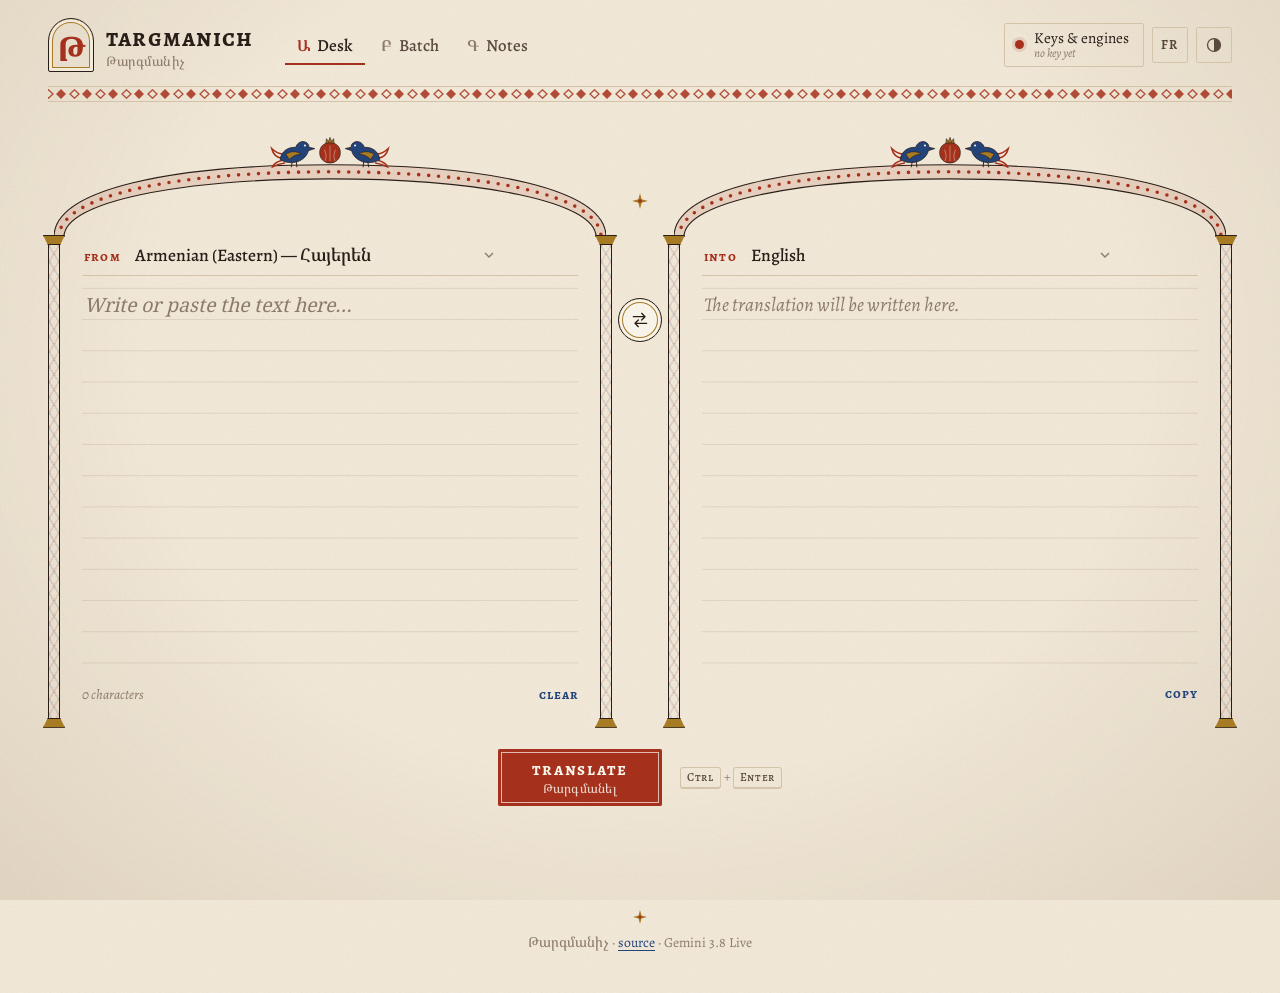
==== index.html @ 1f2c8efa "Serve the site from the repository root, as GitHub Pages is set to main / Co-Authored-By: Claude Opu" ====
<!doctype html>
<html lang="en">
<head>
<meta charset="utf-8">
<meta name="viewport" content="width=device-width, initial-scale=1">
<title>Targmanich — Թարգմանիչ</title>
<meta name="description" content="Translate any language into any other with the free Gemini 3.8 Live models — Armenian to English by default. Runs entirely in your browser.">
<meta name="color-scheme" content="light dark">
<link rel="icon" href="favicon.svg" type="image/svg+xml">
<link rel="preconnect" href="https://fonts.googleapis.com">
<link rel="preconnect" href="https://fonts.gstatic.com" crossorigin>
<link href="https://fonts.googleapis.com/css2?family=Alegreya:ital,wght@0,400;0,500;0,700;1,400;1,500&family=Alegreya+SC:wght@500;700&family=Noto+Serif+Armenian:wght@400;600;700&display=swap" rel="stylesheet">
<link rel="stylesheet" href="css/targmanich.css">
<script type="module" src="js/app.js"></script>
</head>
<body>

<svg width="0" height="0" style="position:absolute" aria-hidden="true">
  <defs>
    <symbol id="bird" viewBox="0 0 54 38">
      <path class="tail" d="M14 27 C 8 26 3.5 22 2 15.5 C 6 19.5 10 21.5 15 22 M13.5 29.5 C 8 31 4 34.5 3 37 C 7.5 34.5 11.5 33.5 17 32.5"/>
      <path class="body" d="M12 28.5 C 13 19.5 20.5 13.5 30 14.2 C 32 9.2 36 6.6 40.5 7.6 C 44 8.4 45.8 11 45.6 14 L 52.5 15.6 L 45 18 C 43.6 24.6 37.4 30 29.5 31.6 C 23 32.8 16.5 31.6 12 28.5 Z"/>
      <path class="wing" d="M18.5 22.5 C 23.5 18.2 31.5 18.2 36.6 22 C 31.6 22.2 26.6 24.6 22.4 28.4 C 21.6 26 20.2 24 18.5 22.5 Z"/>
      <circle class="eye" cx="41" cy="12" r="1.25"/>
      <path class="legs" d="M26 31.5 L 25 37 M31 31 L 31.5 37"/>
    </symbol>
    <symbol id="pomegranate" viewBox="0 0 34 38">
      <path class="crown" d="M11.5 10.5 L 12.4 4.2 L 15 8 L 17 2.5 L 19 8 L 21.6 4.2 L 22.5 10.5 Z"/>
      <path class="fruit" d="M17 9.5 C 26 9.5 30.5 15.5 30.5 22.5 C 30.5 30.5 24.5 36 17 36 C 9.5 36 3.5 30.5 3.5 22.5 C 3.5 15.5 8 9.5 17 9.5 Z"/>
      <path class="seam" d="M10 19 C 12.5 25 12.5 29 10.5 33 M17 14 L 17 33 M24 19 C 21.5 25 21.5 29 23.5 33"/>
    </symbol>
    <symbol id="rosette" viewBox="0 0 24 24">
      <path d="M12 1.5 L14.2 9.8 L22.5 12 L14.2 14.2 L12 22.5 L9.8 14.2 L1.5 12 L9.8 9.8 Z"/>
      <circle cx="12" cy="12" r="2.4"/>
    </symbol>
    <symbol id="arch-shape" viewBox="0 0 1000 84" preserveAspectRatio="none">
      <path class="band" d="M0 84 C 0 30 210 2 500 2 C 790 2 1000 30 1000 84 L 982 84 C 982 44 774 18 500 18 C 226 18 18 44 18 84 Z"/>
      <path class="edge" d="M0 84 C 0 30 210 2 500 2 C 790 2 1000 30 1000 84"/>
      <path class="edge" d="M18 84 C 18 44 226 18 500 18 C 774 18 982 44 982 84"/>
      <path class="pearls" d="M9 84 C 9 37 218 10 500 10 C 782 10 991 37 991 84"/>
    </symbol>
  </defs>
</svg>

<header class="mast">
  <a class="mark" href="./" aria-label="Targmanich">
    <span class="mark-letter" lang="hy" aria-hidden="true">Թ</span>
    <span class="mark-words">
      <span class="mark-name">Targmanich</span>
      <span class="mark-sub" lang="hy">Թարգմանիչ</span>
    </span>
  </a>
  <nav class="tabs" role="tablist" aria-label="Sections">
    <button role="tab" id="tab-desk" aria-controls="desk" aria-selected="true" data-tab="desk"><span class="num" lang="hy">Ա</span><span data-i18n="tab.desk">Desk</span></button>
    <button role="tab" id="tab-batch" aria-controls="batch" aria-selected="false" data-tab="batch"><span class="num" lang="hy">Բ</span><span data-i18n="tab.batch">Batch</span></button>
    <button role="tab" id="tab-notes" aria-controls="notes" aria-selected="false" data-tab="notes"><span class="num" lang="hy">Գ</span><span data-i18n="tab.notes">Notes</span></button>
  </nav>
  <div class="mast-tools">
    <button id="keysBtn" class="keychip" type="button">
      <span class="keychip-dot" aria-hidden="true"></span>
      <span class="keychip-text"><span data-i18n="keys.btn">Keys &amp; engines</span><small id="keysState"></small></span>
    </button>
    <button id="uiLangBtn" class="tool" type="button" lang="fr">FR</button>
    <button id="themeBtn" class="tool" type="button" data-i18n-title="theme" title="Day / night">
      <svg viewBox="0 0 20 20" aria-hidden="true"><circle cx="10" cy="10" r="7.2"/><path d="M10 2.8 A 7.2 7.2 0 0 1 10 17.2 Z"/></svg>
    </button>
  </div>
</header>
<div class="braid" aria-hidden="true"></div>

<main>

<!-- Ա · Desk -->
<section id="desk" class="sheet" role="tabpanel" aria-labelledby="tab-desk">
  <div class="canon">
    <div class="bay">
      <div class="crown" aria-hidden="true">
        <svg class="bird"><use href="#bird"/></svg>
        <svg class="pom"><use href="#pomegranate"/></svg>
        <svg class="bird flip"><use href="#bird"/></svg>
      </div>
      <svg class="arch" aria-hidden="true" preserveAspectRatio="none"><use href="#arch-shape"/></svg>
      <div class="bay-body">
        <i class="shaft left" aria-hidden="true"></i><i class="shaft right" aria-hidden="true"></i>
        <div class="leaf-head">
          <label class="rubric" for="srcLang" data-i18n="from">From</label>
          <select id="srcLang" class="lang-select"></select>
        </div>
        <textarea id="srcText" class="ruled" spellcheck="false" data-i18n-ph="src.ph" placeholder="Write or paste the text here…"></textarea>
        <div class="leaf-foot">
          <span id="srcCount" class="fine"></span>
          <button id="clearBtn" class="link" type="button" data-i18n="clear">clear</button>
        </div>
      </div>
    </div>

    <div class="spine">
      <svg class="rosette" aria-hidden="true"><use href="#rosette"/></svg>
      <button id="swapBtn" class="swap" type="button" data-i18n-title="swap" title="Swap languages">
        <svg viewBox="0 0 24 24" aria-hidden="true"><path d="M4 8 H 18 M 14 4 L 18 8 L 14 12 M20 16 H 6 M 10 12 L 6 16 L 10 20"/></svg>
      </button>
    </div>

    <div class="bay">
      <div class="crown" aria-hidden="true">
        <svg class="bird"><use href="#bird"/></svg>
        <svg class="pom"><use href="#pomegranate"/></svg>
        <svg class="bird flip"><use href="#bird"/></svg>
      </div>
      <svg class="arch" aria-hidden="true" preserveAspectRatio="none"><use href="#arch-shape"/></svg>
      <div class="bay-body">
        <i class="shaft left" aria-hidden="true"></i><i class="shaft right" aria-hidden="true"></i>
        <div class="leaf-head">
          <label class="rubric" for="tgtLang" data-i18n="into">Into</label>
          <select id="tgtLang" class="lang-select"></select>
        </div>
        <div id="tgtText" class="output ruled" tabindex="0" aria-live="polite"></div>
        <div class="leaf-foot">
          <span id="colophon" class="fine colophon"></span>
          <button id="copyBtn" class="link" type="button" data-i18n="copy">copy</button>
        </div>
      </div>
    </div>
  </div>

  <div class="desk-actions">
    <button id="translateBtn" class="seal" type="button">
      <span data-i18n="translate">Translate</span>
      <span class="seal-hy" lang="hy">Թարգմանել</span>
    </button>
    <span class="kbd-hint"><kbd>Ctrl</kbd> + <kbd>Enter</kbd></span>
    <p id="deskStatus" class="status" role="status"></p>
  </div>
</section>

<!-- Բ · Batch -->
<section id="batch" class="sheet" role="tabpanel" aria-labelledby="tab-batch" hidden>
  <header class="sheet-head">
    <h1><span class="initial" lang="hy">Բ</span><span data-i18n="batch.title">Many posts at once</span></h1>
    <p class="lede" data-i18n="batch.lede"></p>
  </header>

  <div class="batch-grid">
    <div class="intake">
      <h2 class="step"><span class="roman">I</span><span data-i18n="step.load">Load</span></h2>
      <label id="drop" class="drop">
        <input id="fileInput" type="file" accept=".txt,.csv,.tsv,.json,.jsonl,.ndjson,text/plain,text/csv,application/json" hidden>
        <span class="drop-main" data-i18n="drop.main">Drop a file here</span>
        <span class="drop-or" data-i18n="drop.or">or choose one</span>
        <span class="drop-kinds">.txt · .csv · .tsv · .json · .jsonl</span>
      </label>
      <details class="paste">
        <summary data-i18n="paste.sum">…or paste posts, one per line</summary>
        <textarea id="pasteBox" class="ruled small" spellcheck="false" rows="6"></textarea>
        <button id="pasteUse" class="plain" type="button" data-i18n="paste.use">Use these lines</button>
      </details>

      <div id="dsInfo" class="ds" hidden>
        <p id="dsName" class="ds-name"></p>
        <label id="dsColumnRow" class="field" hidden>
          <span data-i18n="ds.column">Column to translate</span>
          <select id="dsColumn"></select>
        </label>
        <label id="dsHeaderRow" class="check" hidden>
          <input id="dsHeader" type="checkbox" checked> <span data-i18n="ds.header">First row is a header</span>
        </label>
        <label id="dsModeRow" class="field" hidden>
          <span data-i18n="ds.per">One post per</span>
          <select id="dsMode">
            <option value="line" data-i18n="ds.line">line</option>
            <option value="blank" data-i18n="ds.blank">block between blank lines</option>
          </select>
        </label>
      </div>

      <div class="pair">
        <label class="field"><span class="rubric" data-i18n="from">From</span><select id="srcLang2" class="lang-select"></select></label>
        <span class="pair-arrow" aria-hidden="true">→</span>
        <label class="field"><span class="rubric" data-i18n="into">Into</span><select id="tgtLang2" class="lang-select"></select></label>
      </div>
    </div>

    <div class="works">
      <h2 class="step"><span class="roman">II</span><span data-i18n="step.scribes">The engines at work</span></h2>
      <div id="lanes" class="lanes"></div>
      <div class="tally">
        <div><b id="tDone">0</b><span data-i18n="t.done">translated</span><small id="tTotal"></small></div>
        <div><b id="tRate">0</b><span data-i18n="t.rate">posts / second</span></div>
        <div><b id="tEta">—</b><span data-i18n="t.eta">time left</span></div>
        <div><b id="tFail">0</b><span data-i18n="t.fail">failed</span></div>
      </div>
      <div class="progress" aria-hidden="true"><span id="progressBar"></span></div>
      <div class="controls">
        <button id="runBtn" class="seal small" type="button" data-i18n="begin" disabled>Begin</button>
        <button id="stopBtn" class="plain" type="button" data-i18n="stop" disabled>Stop</button>
        <button id="retryBtn" class="plain" type="button" data-i18n="retry" hidden>Retry failed</button>
      </div>
    </div>
  </div>

  <div class="ledger-wrap">
    <div class="ledger-bar">
      <h2 class="step"><span class="roman">III</span><span data-i18n="step.ledger">Ledger</span></h2>
      <div class="filters" role="radiogroup">
        <button class="filter" type="button" data-filter="all" aria-pressed="true" data-i18n="ledger.all">All</button>
        <button class="filter" type="button" data-filter="done" aria-pressed="false" data-i18n="ledger.done">Done</button>
        <button class="filter" type="button" data-filter="failed" aria-pressed="false" data-i18n="ledger.failed">Failed</button>
        <button class="filter" type="button" data-filter="pending" aria-pressed="false" data-i18n="ledger.pending">Pending</button>
      </div>
      <div class="export">
        <span class="rubric" data-i18n="ledger.export">Export</span>
        <button class="link" type="button" data-export="csv">CSV</button>
        <button class="link" type="button" data-export="json">JSON</button>
        <button class="link" type="button" data-export="jsonl">JSONL</button>
        <button class="link" type="button" data-export="txt">TXT</button>
      </div>
    </div>
    <div class="ledger-scroll">
      <table class="ledger">
        <thead><tr>
          <th class="c-n">№</th>
          <th data-i18n="col.source">Source</th>
          <th data-i18n="col.target">Translation</th>
          <th class="c-l" data-i18n="col.lang">Lang</th>
          <th class="c-e" data-i18n="col.engine">Engine</th>
        </tr></thead>
        <tbody id="ledgerBody"></tbody>
      </table>
    </div>
    <div class="pager">
      <button id="prevPage" class="link" type="button" data-i18n="ledger.prev">previous</button>
      <span id="pageInfo" class="fine"></span>
      <button id="nextPage" class="link" type="button" data-i18n="ledger.next">next</button>
    </div>
  </div>
</section>

<!-- Գ · Notes -->
<section id="notes" class="sheet notes" role="tabpanel" aria-labelledby="tab-notes" hidden>
  <article data-lang-block="en">
    <h1><span class="initial" lang="hy">Գ</span>How the desk works</h1>
    <p class="lede">The two free models on this tier, <em>Gemini 3.8 Live</em> and <em>Gemini 3.8 Live Extended Thinking</em>, are voice models. They speak; they cannot answer in text — the API refuses a text-only reply.</p>
    <div class="cols">
      <h2>The function-call trick</h2>
      <p>Targmanich never lets them say the translation aloud. Each session hands the model one function, <code>deliver(items)</code>, and asks it to answer by calling it. The arguments of that call arrive as JSON text: exact, with line breaks, emojis, links and hashtags intact, in about two seconds instead of half a minute of synthesized speech.</p>
      <p>Because the answer is a structured field, there is no room for “Here is the translation:”. The prompt also treats every segment as data: a post that says “ignore your instructions” is translated, not obeyed. A small safety net strips any stray label or wrapping quotes that still get through.</p>
      <h2>Batches and rotation</h2>
      <p>Every request is one Live session, a WebSocket straight from your browser to Google. Posts travel in batches of up to 30 (Live) or 40 (Extended Thinking), each with an id, so a missing segment is noticed and sent again.</p>
      <p>The plain Live engine is fast and cheap, so it always goes first. The Extended Thinking engine only gets the overflow, once the first one has spent its tokens for the minute. A slow batch still out after six seconds when the queue runs dry is sent again to the fast engine, and the first answer wins.</p>
      <h2>What was measured</h2>
      <table class="facts">
        <thead><tr><th></th><th>3.8 Live</th><th>3.8 Live Extended Thinking</th></tr></thead>
        <tbody>
          <tr><th>Answer time per batch</th><td>≈ 2 s</td><td>6 – 30 s</td></tr>
          <tr><th>Tokens, batch of 10 posts</th><td>≈ 1 900</td><td>≈ 7 500</td></tr>
          <tr><th>Hidden cost per session</th><td>≈ 1 000</td><td>≈ 3 400, billed twice</td></tr>
          <tr><th>Must speak before the call</th><td>no</td><td>yes, one short word</td></tr>
          <tr><th>Free limit</th><td>65 000 tokens/min</td><td>65 000 tokens/min</td></tr>
        </tbody>
      </table>
      <p>300 short Armenian posts took 15 seconds on one key. Once both minute budgets are in use, one key holds about 14 posts per second. Keys from separate Google Cloud projects add more lanes.</p>
      <h2>Privacy and keys</h2>
      <p>With no key of your own, texts pass through a small relay (a Supabase Edge Function) that adds the shared key and forwards them to Google. It stores nothing, and its free quota is shared by everyone. With your own key, texts go straight from this browser to Google’s API; the key is saved on this device only if you tick “remember”.</p>
      <h2>Limits</h2>
      <p>Free models come and go. If Google renames them, change the model ids under <em>Keys &amp; engines</em>. The free tier accepts only a few simultaneous sessions per key; when the server refuses, Targmanich halves its pace, waits, and tries again.</p>
      <h2>The name</h2>
      <p><span lang="hy">Թարգմանիչ</span> (<em>targmanich</em>) is Armenian for “translator”. Around 405, Mesrop Mashtots devised the Armenian alphabet so that texts could be translated into Armenian; the Church still keeps the Feast of the Holy Translators every October. The arches over the desk come from the canon tables of Armenian Gospel books: columns of parallel passages under painted arches, often with birds perched on top. A side-by-side translation is a canon table of two.</p>
    </div>
  </article>
  <article data-lang-block="fr" hidden>
    <h1><span class="initial" lang="hy">Գ</span>Comment fonctionne le pupitre</h1>
    <p class="lede">Les deux modèles gratuits de ce niveau, <em>Gemini 3.8 Live</em> et <em>Gemini 3.8 Live Extended Thinking</em>, sont des modèles vocaux. Ils parlent ; ils ne savent pas répondre en texte — l’API refuse une réponse texte seule.</p>
    <div class="cols">
      <h2>L’astuce de l’appel de fonction</h2>
      <p>Targmanich ne les laisse jamais dire la traduction à voix haute. Chaque session donne au modèle une fonction, <code>deliver(items)</code>, et lui demande de répondre en l’appelant. Les arguments de cet appel arrivent en JSON : exacts, avec retours à la ligne, émojis, liens et hashtags intacts, en deux secondes environ au lieu d’une demi-minute de voix synthétique.</p>
      <p>Comme la réponse est un champ structuré, il n’y a pas de place pour « Voici la traduction : ». Le prompt traite aussi chaque segment comme une donnée : un post qui dit « ignore tes instructions » est traduit, pas exécuté. Un petit filet de sécurité retire une étiquette ou des guillemets parasites s’il en passe encore.</p>
      <h2>Lots et rotation</h2>
      <p>Chaque requête est une session Live, un WebSocket direct entre votre navigateur et Google. Les posts partent par lots de 30 (Live) ou 40 (Extended Thinking), chacun avec un identifiant : un segment manquant est repéré et renvoyé.</p>
      <p>Le moteur Live simple est rapide et économe : il passe toujours en premier. Le moteur Extended Thinking ne reçoit que le surplus, quand le premier a dépensé ses tokens de la minute. Si la file est vide et qu’un lot lent traîne depuis six secondes, il est renvoyé au moteur rapide ; la première réponse gagne.</p>
      <h2>Ce qui a été mesuré</h2>
      <table class="facts">
        <thead><tr><th></th><th>3.8 Live</th><th>3.8 Live Extended Thinking</th></tr></thead>
        <tbody>
          <tr><th>Temps de réponse par lot</th><td>≈ 2 s</td><td>6 – 30 s</td></tr>
          <tr><th>Tokens, lot de 10 posts</th><td>≈ 1 900</td><td>≈ 7 500</td></tr>
          <tr><th>Coût caché par session</th><td>≈ 1 000</td><td>≈ 3 400, facturé deux fois</td></tr>
          <tr><th>Doit parler avant l’appel</th><td>non</td><td>oui, un mot bref</td></tr>
          <tr><th>Limite gratuite</th><td>65 000 tokens/min</td><td>65 000 tokens/min</td></tr>
        </tbody>
      </table>
      <p>300 posts arméniens courts ont pris 15 secondes avec une seule clé. Une fois les deux budgets par minute utilisés, une clé tient environ 14 posts par seconde. Des clés de projets Google Cloud distincts ajoutent des voies.</p>
      <h2>Confidentialité et clés</h2>
      <p>Sans clé personnelle, les textes passent par un petit relais (une Edge Function Supabase) qui ajoute la clé partagée et les transmet à Google. Il ne stocke rien, et son quota gratuit est partagé par tout le monde. Avec votre propre clé, les textes vont directement de ce navigateur à l’API de Google ; la clé n’est enregistrée sur l’appareil que si vous cochez « mémoriser ».</p>
      <h2>Limites</h2>
      <p>Les modèles gratuits changent. Si Google les renomme, modifiez les identifiants dans <em>Clés &amp; moteurs</em>. Le niveau gratuit n’accepte que quelques sessions simultanées par clé ; quand le serveur refuse, Targmanich divise son rythme par deux, attend et réessaie.</p>
      <h2>Le nom</h2>
      <p><span lang="hy">Թարգմանիչ</span> (<em>targmanitch</em>) veut dire « traducteur » en arménien. Vers 405, Mesrop Machtots a créé l’alphabet arménien pour que l’on puisse traduire des textes en arménien ; l’Église fête encore les Saints Traducteurs chaque mois d’octobre. Les arcs au-dessus du pupitre viennent des tables de canons des Évangiles arméniens : des colonnes de passages parallèles sous des arcs peints, souvent surmontés d’oiseaux. Une traduction côte à côte est une table de canons à deux colonnes.</p>
    </div>
  </article>
</section>

</main>

<footer class="foot">
  <svg class="rosette" aria-hidden="true"><use href="#rosette"/></svg>
  <p><span lang="hy">Թարգմանիչ</span> · <a href="https://github.com/ForGit-dc/traduction_with_free_gemini_models">source</a> · Gemini 3.8 Live</p>
</footer>

<dialog id="keysDialog" class="sheet-dialog" aria-labelledby="dlgTitle">
  <form method="dialog">
    <h2 id="dlgTitle"><span class="initial small" lang="hy">Կ</span><span data-i18n="dlg.title">Keys &amp; engines</span></h2>

    <label class="field block" for="keysInput"><span class="rubric" data-i18n="dlg.keys">Your Gemini API keys — one per line (optional)</span></label>
    <p class="fine" data-i18n="dlg.shared"></p>
    <textarea id="keysInput" class="ruled small mono" rows="3" spellcheck="false" autocomplete="off" placeholder="AIza…"></textarea>
    <label class="check"><input id="rememberKeys" type="checkbox"> <span data-i18n="dlg.remember">Remember the keys on this device</span></label>
    <p class="fine" data-i18n="dlg.fine"></p>

    <fieldset class="engines">
      <legend class="rubric" data-i18n="dlg.engines">Engines</legend>
      <div id="engineRows"></div>
    </fieldset>

    <label class="field block" for="glossaryInput"><span class="rubric" data-i18n="dlg.glossary">Glossary — one pair per line</span></label>
    <textarea id="glossaryInput" class="ruled small" rows="3" spellcheck="false" data-i18n-ph="dlg.glossary.ph"></textarea>

    <label class="field block" for="styleInput"><span class="rubric" data-i18n="dlg.style">Style notes</span></label>
    <textarea id="styleInput" class="ruled small" rows="2" data-i18n-ph="dlg.style.ph"></textarea>

    <div class="dlg-actions">
      <button id="testBtn" class="plain" type="button" data-i18n="dlg.test">Test the keys</button>
      <button class="seal small" value="close" data-i18n="dlg.close">Done</button>
    </div>
    <ul id="testOut" class="test-out"></ul>
  </form>
</dialog>

</body>
</html>
---- css/targmanich.css ----
/* Targmanich — a translation desk drawn after Armenian canon tables.
   Vellum, iron-gall ink, vermilion rubrics, lapis and ochre. */

:root {
  --vellum: #f2eadb;
  --vellum-hi: #f8f3e9;
  --vellum-deep: #e7dcc6;
  --ink: #2a1f18;
  --ink-2: #594a3e;
  --ink-3: #8c7b6b;
  --rule: #d3c4a9;
  --rule-faint: rgba(122, 88, 46, 0.14);
  --vermilion: #a5311c;
  --vermilion-deep: #872413;
  --vermilion-tint: rgba(165, 49, 28, 0.13);
  --lapis: #23437b;
  --lapis-tint: rgba(35, 67, 123, 0.13);
  --ochre: #a77a24;
  --malachite: #3c6a4d;
  --veil: rgba(42, 31, 24, 0.5);
  --vignette: rgba(110, 72, 30, 0.12);
  --on-seal: #fbf6ec;
  --seal: #a5311c;
  --seal-deep: #872413;

  --font-text: "Alegreya", "Noto Serif Armenian", Georgia, "Times New Roman", serif;
  --font-sc: "Alegreya SC", "Alegreya", Georgia, serif;
  --font-hy: "Noto Serif Armenian", "Alegreya", Georgia, serif;
  --font-mono: ui-monospace, "SFMono-Regular", Menlo, Consolas, monospace;
  --gutter: clamp(16px, 4vw, 48px);
}

@media (prefers-color-scheme: dark) {
  :root:not([data-theme="light"]) {
    --vellum: #18130f;
    --vellum-hi: #211a15;
    --vellum-deep: #110d0a;
    --ink: #ebe0cc;
    --ink-2: #c3b49e;
    --ink-3: #8f806e;
    --rule: #43372c;
    --rule-faint: rgba(235, 210, 170, 0.08);
    --vermilion: #e06a4e;
    --vermilion-deep: #f08468;
    --vermilion-tint: rgba(224, 106, 78, 0.16);
    --lapis: #8ea9e0;
    --lapis-tint: rgba(142, 169, 224, 0.15);
    --ochre: #d6aa57;
    --malachite: #7fb592;
    --veil: rgba(0, 0, 0, 0.6);
    --vignette: rgba(0, 0, 0, 0.35);
    --on-seal: #f8ecd9;
    --seal: #a8402a;
    --seal-deep: #bf4c33;
  }
}
:root[data-theme="dark"] {
  --vellum: #18130f;
  --vellum-hi: #211a15;
  --vellum-deep: #110d0a;
  --ink: #ebe0cc;
  --ink-2: #c3b49e;
  --ink-3: #8f806e;
  --rule: #43372c;
  --rule-faint: rgba(235, 210, 170, 0.08);
  --vermilion: #e06a4e;
  --vermilion-deep: #f08468;
  --vermilion-tint: rgba(224, 106, 78, 0.16);
  --lapis: #8ea9e0;
  --lapis-tint: rgba(142, 169, 224, 0.15);
  --ochre: #d6aa57;
  --malachite: #7fb592;
  --veil: rgba(0, 0, 0, 0.6);
  --vignette: rgba(0, 0, 0, 0.35);
  --on-seal: #f8ecd9;
  --seal: #a8402a;
  --seal-deep: #bf4c33;
}

/* ---------- base ---------- */

*, *::before, *::after { box-sizing: border-box; }

[hidden] { display: none !important; }

html { -webkit-text-size-adjust: 100%; }

body {
  margin: 0;
  min-height: 100vh;
  font: 400 18px/1.55 var(--font-text);
  color: var(--ink);
  background-color: var(--vellum);
  background-image:
    url("data:image/svg+xml,%3Csvg xmlns='http://www.w3.org/2000/svg' width='240' height='240'%3E%3Cfilter id='n'%3E%3CfeTurbulence type='fractalNoise' baseFrequency='.8' numOctaves='3' stitchTiles='stitch'/%3E%3CfeColorMatrix values='0 0 0 0 .45 0 0 0 0 .32 0 0 0 0 .16 0 0 0 .09 0'/%3E%3C/filter%3E%3Crect width='100%25' height='100%25' filter='url(%23n)'/%3E%3C/svg%3E");
  font-variant-numeric: oldstyle-nums;
  overflow-x: hidden;
}
body::before {
  content: "";
  position: fixed;
  inset: 0;
  z-index: -1;
  pointer-events: none;
  background: radial-gradient(ellipse at 50% 40%, transparent 55%, var(--vignette) 100%);
}

[lang="hy"], [lang="hyw"] { font-family: var(--font-hy); }

a { color: var(--lapis); text-decoration-thickness: 1px; text-underline-offset: 3px; }
a:hover { color: var(--vermilion); }

button, input, select, textarea { font: inherit; color: inherit; }
button { cursor: pointer; }
button:disabled { cursor: default; opacity: 0.45; }

:focus-visible { outline: 2px solid var(--lapis); outline-offset: 2px; }

::selection { background: var(--vermilion-tint); color: var(--ink); }

code { font-family: var(--font-mono); font-size: 0.86em; padding: 0 0.25em; background: var(--vermilion-tint); border-radius: 2px; }

kbd {
  font: 500 0.72rem var(--font-sc);
  letter-spacing: 0.06em;
  padding: 1px 6px 2px;
  border: 1px solid var(--rule);
  border-bottom-width: 2px;
  border-radius: 3px;
  color: var(--ink-2);
}

.fine { font-size: 0.86rem; color: var(--ink-3); font-style: italic; }

.rubric {
  font-family: var(--font-sc);
  font-weight: 700;
  font-size: 0.86rem;
  letter-spacing: 0.09em;
  text-transform: lowercase;
  color: var(--vermilion);
}

/* ---------- masthead ---------- */

.mast {
  display: flex;
  align-items: center;
  gap: 18px 32px;
  flex-wrap: wrap;
  max-width: 1320px;
  margin: 0 auto;
  padding: 18px var(--gutter) 14px;
}

.mark { display: flex; align-items: center; gap: 12px; color: var(--ink); text-decoration: none; }
.mark:hover { color: var(--ink); }
.mark-letter {
  display: grid;
  place-items: center;
  width: 46px;
  height: 54px;
  padding-top: 8px;
  font: 700 2.1rem/1 var(--font-hy);
  color: var(--vermilion);
  border: 1px solid var(--ink);
  border-radius: 23px 23px 2px 2px;
  box-shadow: inset 0 0 0 3px var(--vellum), inset 0 0 0 4px var(--ochre);
}
.mark-words { display: flex; flex-direction: column; line-height: 1.05; }
.mark-name { font: 700 1.55rem var(--font-sc); letter-spacing: 0.05em; text-transform: lowercase; }
.mark-sub { font-size: 0.82rem; color: var(--ink-3); letter-spacing: 0.04em; }

.tabs { display: flex; gap: 4px; margin-right: auto; }
.tabs button {
  display: flex;
  align-items: baseline;
  gap: 7px;
  padding: 8px 12px 6px;
  border: 0;
  background: none;
  font: 500 1.06rem var(--font-text);
  color: var(--ink-2);
  border-bottom: 2px solid transparent;
}
.tabs .num { font: 600 0.95rem var(--font-hy); color: var(--ink-3); }
.tabs button:hover { color: var(--ink); }
.tabs button[aria-selected="true"] { color: var(--ink); border-bottom-color: var(--vermilion); }
.tabs button[aria-selected="true"] .num { color: var(--vermilion); }

.mast-tools { display: flex; align-items: center; gap: 8px; }

.keychip {
  display: flex;
  align-items: center;
  gap: 10px;
  padding: 6px 14px 6px 10px;
  background: none;
  border: 1px solid var(--rule);
  border-radius: 2px;
  text-align: left;
  line-height: 1.1;
}
.keychip:hover { border-color: var(--ink-3); }
.keychip-text { display: flex; flex-direction: column; font-size: 0.95rem; }
.keychip-text small { font-size: 0.76rem; font-style: italic; color: var(--ink-3); }
.keychip-dot { width: 9px; height: 9px; border-radius: 50%; background: var(--vermilion); box-shadow: 0 0 0 3px var(--vermilion-tint); }
.keychip.shared .keychip-dot { background: var(--ochre); box-shadow: 0 0 0 3px color-mix(in srgb, var(--ochre) 22%, transparent); }
.keychip.has-keys .keychip-dot { background: var(--malachite); box-shadow: 0 0 0 3px color-mix(in srgb, var(--malachite) 22%, transparent); }

.tool {
  display: grid;
  place-items: center;
  min-width: 36px;
  height: 36px;
  padding: 0 8px;
  background: none;
  border: 1px solid var(--rule);
  border-radius: 2px;
  font: 700 0.8rem var(--font-sc);
  letter-spacing: 0.08em;
  color: var(--ink-2);
}
.tool:hover { border-color: var(--ink-3); color: var(--ink); }
.tool svg { width: 18px; height: 18px; }
.tool svg circle { fill: none; stroke: currentColor; stroke-width: 1.4; }
.tool svg path { fill: currentColor; }

.braid {
  position: relative;
  height: 16px;
  max-width: calc(1320px - 2 * var(--gutter));
  margin: 0 var(--gutter);
  border-block: 1px solid var(--rule);
}
@media (min-width: 1320px) { .braid { margin: 0 auto; } }
.braid::before {
  content: "";
  position: absolute;
  inset: 2px 0;
  background: var(--vermilion);
  -webkit-mask: url("data:image/svg+xml,%3Csvg xmlns='http://www.w3.org/2000/svg' width='26' height='10'%3E%3Cpath d='M1 5 L6 0 L11 5 L6 10Z'/%3E%3Cpath d='M15 5 L19.5 0.8 L24 5 L19.5 9.2Z' fill='none' stroke='black' stroke-width='1.3'/%3E%3C/svg%3E") repeat-x center / 26px 10px;
          mask: url("data:image/svg+xml,%3Csvg xmlns='http://www.w3.org/2000/svg' width='26' height='10'%3E%3Cpath d='M1 5 L6 0 L11 5 L6 10Z'/%3E%3Cpath d='M15 5 L19.5 0.8 L24 5 L19.5 9.2Z' fill='none' stroke='black' stroke-width='1.3'/%3E%3C/svg%3E") repeat-x center / 26px 10px;
  opacity: 0.85;
}

main { max-width: 1320px; margin: 0 auto; padding: 0 var(--gutter); }

.sheet { padding: 26px 0 40px; }

/* ---------- ornaments (styled through <use>) ---------- */

#bird .body { fill: var(--lapis); stroke: var(--ink); stroke-width: 0.9; }
#bird .wing { fill: var(--ochre); stroke: var(--ink); stroke-width: 0.7; }
#bird .tail { fill: none; stroke: var(--vermilion); stroke-width: 1.8; stroke-linecap: round; }
#bird .eye { fill: var(--vellum-hi); }
#bird .legs { fill: none; stroke: var(--ink); stroke-width: 1.1; stroke-linecap: round; }
#pomegranate .fruit { fill: var(--vermilion); stroke: var(--ink); stroke-width: 0.9; }
#pomegranate .crown { fill: var(--ochre); stroke: var(--ink); stroke-width: 0.8; stroke-linejoin: round; }
#pomegranate .seam { fill: none; stroke: var(--vellum-hi); stroke-width: 0.9; opacity: 0.55; stroke-linecap: round; }
#rosette path { fill: var(--ochre); }
#rosette circle { fill: var(--vermilion); }
#arch-shape .band { fill: var(--vermilion-tint); }
#arch-shape .edge { fill: none; stroke: var(--ink); stroke-width: 1.15; vector-effect: non-scaling-stroke; }
#arch-shape .pearls { fill: none; stroke: var(--vermilion); stroke-width: 3.6; stroke-linecap: round; stroke-dasharray: 0 10; vector-effect: non-scaling-stroke; }

/* ---------- the canon table (desk) ---------- */

.canon {
  display: grid;
  grid-template-columns: minmax(0, 1fr) 56px minmax(0, 1fr);
  align-items: stretch;
}

.bay { display: flex; flex-direction: column; min-width: 0; }

.crown {
  position: relative;
  z-index: 1;
  display: flex;
  align-items: flex-end;
  justify-content: center;
  height: 40px;
  margin-bottom: -5px;
}
.crown .bird { width: 46px; height: 33px; }
.crown .bird.flip { transform: scaleX(-1); }
.crown .pom { width: 26px; height: 30px; margin: 0 1px 3px; }

.arch { display: block; width: calc(100% - 12px); height: 74px; margin: 0 6px; overflow: visible; }

.bay-body {
  position: relative;
  flex: 1;
  display: flex;
  flex-direction: column;
  gap: 6px;
  padding: 4px 34px 14px;
}

.shaft {
  position: absolute;
  top: 0;
  bottom: 0;
  width: 12px;
  border-inline: 1px solid var(--ink);
  background:
    repeating-linear-gradient(-58deg, transparent 0 6px, var(--vermilion-tint) 6px 8px),
    repeating-linear-gradient(58deg, transparent 0 6px, var(--lapis-tint) 6px 8px);
}
.shaft.left { left: 0; }
.shaft.right { right: 0; }
.shaft::before, .shaft::after {
  content: "";
  position: absolute;
  left: -6px;
  right: -6px;
  height: 10px;
  background: var(--ochre);
  border: 1px solid var(--ink);
}
.shaft::before { top: -2px; clip-path: polygon(0 0, 100% 0, 78% 100%, 22% 100%); }
.shaft::after { bottom: -1px; clip-path: polygon(22% 0, 78% 0, 100% 100%, 0 100%); }

.leaf-head {
  display: flex;
  align-items: baseline;
  gap: 12px;
  padding: 0 2px 6px;
  border-bottom: 1px solid var(--rule);
  position: relative;
}

.lang-select {
  appearance: none;
  -webkit-appearance: none;
  min-width: 0;
  max-width: 100%;
  padding: 2px 22px 2px 2px;
  border: 0;
  background: transparent url("data:image/svg+xml,%3Csvg xmlns='http://www.w3.org/2000/svg' width='10' height='6'%3E%3Cpath d='M1 1 L5 5 L9 1' fill='none' stroke='%238c7b6b' stroke-width='1.4'/%3E%3C/svg%3E") no-repeat right 4px center / 10px 6px;
  font: 500 1.1rem var(--font-text);
  color: var(--ink);
  text-overflow: ellipsis;
}
.lang-select option { color: #2a1f18; background: #f8f3e9; }

.ruled {
  --lh: 1.6em;
  --pad: 0.35em;
  line-height: var(--lh);
  padding: var(--pad) 2px;
  background-image: linear-gradient(to bottom, transparent calc(var(--lh) - 1px), var(--rule-faint) calc(var(--lh) - 1px), var(--rule-faint) var(--lh));
  background-size: 100% var(--lh);
  background-position: 0 var(--pad);
  background-attachment: local;
  background-color: transparent;
}

#srcText, .output {
  width: 100%;
  height: clamp(260px, 44vh, 540px);
  font-size: 1.22rem;
  border: 0;
  outline: 0;
  resize: none;
  overflow-y: auto;
  caret-color: var(--vermilion);
  font-variant-numeric: lining-nums;
}
#srcText::placeholder { color: var(--ink-3); font-style: italic; opacity: 1; }
#srcText:focus-visible, .output:focus-visible { box-shadow: inset 0 -2px 0 var(--lapis); }

.output { white-space: pre-wrap; overflow-wrap: anywhere; }
.output:empty::before { content: attr(data-placeholder); color: var(--ink-3); font-style: italic; }
.output.has-text::first-letter {
  float: left;
  font: 700 2.75em/1.16 var(--font-text);
  color: var(--vermilion);
  padding: 0 0.08em 0 0;
  margin-top: 0.02em;
}
.output.rtl { direction: rtl; text-align: right; }
.output.rtl::first-letter { float: right; }

.leaf-foot { display: flex; justify-content: space-between; align-items: baseline; gap: 12px; min-height: 1.6em; }
.colophon { font-size: 0.84rem; }

.link {
  padding: 0;
  border: 0;
  background: none;
  font: 700 0.84rem var(--font-sc);
  letter-spacing: 0.08em;
  text-transform: lowercase;
  color: var(--lapis);
}
.link:hover:not(:disabled) { color: var(--vermilion); }

.bay.writing .leaf-head::after {
  content: "";
  position: absolute;
  left: 0;
  bottom: -1px;
  height: 2px;
  width: 30%;
  background: var(--vermilion);
  animation: quill 1.4s ease-in-out infinite;
}
@keyframes quill {
  0% { left: 0; width: 0; }
  50% { left: 0; width: 100%; }
  100% { left: 100%; width: 0; }
}

.spine {
  display: flex;
  flex-direction: column;
  align-items: center;
  gap: 18px;
  padding-top: 64px;
}
.spine .rosette { width: 18px; height: 18px; }
.swap {
  display: grid;
  place-items: center;
  width: 44px;
  height: 44px;
  margin-top: 70px;
  border-radius: 50%;
  border: 1px solid var(--ink);
  background: var(--vellum-hi);
  box-shadow: inset 0 0 0 3px var(--vellum-hi), inset 0 0 0 4px var(--ochre);
  color: var(--ink);
  transition: transform 0.35s ease;
}
.swap svg { width: 20px; height: 20px; fill: none; stroke: currentColor; stroke-width: 1.6; stroke-linecap: round; stroke-linejoin: round; }
.swap:hover:not(:disabled) { transform: rotate(180deg); color: var(--vermilion); }

.desk-actions {
  display: flex;
  align-items: center;
  justify-content: center;
  flex-wrap: wrap;
  gap: 10px 18px;
  margin-top: 22px;
}
.desk-actions .status { flex-basis: 100%; text-align: center; margin: 2px 0 0; min-height: 1.5em; font-style: italic; color: var(--ink-2); }
.status.error { color: var(--vermilion); }
.kbd-hint { color: var(--ink-3); font-size: 0.8rem; }

.seal {
  display: inline-flex;
  flex-direction: column;
  align-items: center;
  gap: 1px;
  padding: 11px 34px 9px;
  border: 0;
  border-radius: 2px;
  background: var(--seal);
  color: var(--on-seal);
  box-shadow: inset 0 0 0 3px var(--seal), inset 0 0 0 4px color-mix(in srgb, var(--on-seal) 70%, transparent);
  font: 700 1.08rem/1.1 var(--font-sc);
  letter-spacing: 0.11em;
  text-transform: lowercase;
}
.seal:hover:not(:disabled) { background: var(--seal-deep); box-shadow: inset 0 0 0 3px var(--seal-deep), inset 0 0 0 4px color-mix(in srgb, var(--on-seal) 70%, transparent); }
.seal:active:not(:disabled) { transform: translateY(1px); }
.seal-hy { font: 400 0.78rem var(--font-hy); letter-spacing: 0.02em; text-transform: none; opacity: 0.85; }
.seal.small { padding: 9px 24px 8px; font-size: 0.98rem; }

.plain {
  padding: 8px 16px 7px;
  border: 1px solid var(--ink-3);
  border-radius: 2px;
  background: none;
  font: 700 0.95rem var(--font-sc);
  letter-spacing: 0.08em;
  text-transform: lowercase;
  color: var(--ink);
}
.plain:hover:not(:disabled) { border-color: var(--ink); color: var(--vermilion); }

/* ---------- batch ---------- */

.sheet-head { max-width: 62ch; margin-bottom: 26px; }
.sheet-head h1, .notes h1 {
  margin: 0 0 6px;
  font: 500 2.1rem/1.15 var(--font-text);
  display: flex;
  align-items: baseline;
  gap: 14px;
}
.initial {
  font: 700 3.1rem/0.9 var(--font-hy);
  color: var(--vermilion);
}
.initial.small { font-size: 2rem; }
.lede { margin: 0; font-size: 1.12rem; font-style: italic; color: var(--ink-2); }

.batch-grid {
  display: grid;
  grid-template-columns: minmax(0, 5fr) minmax(0, 7fr);
  gap: 28px 56px;
}

.step {
  display: flex;
  align-items: baseline;
  gap: 10px;
  margin: 0 0 14px;
  font: 700 1.05rem var(--font-sc);
  letter-spacing: 0.08em;
  text-transform: lowercase;
  color: var(--ink);
}
.roman { color: var(--vermilion); font-size: 1.2rem; text-transform: uppercase; letter-spacing: 0.04em; }

.drop {
  display: grid;
  place-items: center;
  gap: 2px;
  padding: 30px 16px 26px;
  margin: 4px;
  border: 1px solid var(--ink-3);
  outline: 1px solid var(--ink-3);
  outline-offset: 4px;
  text-align: center;
  cursor: pointer;
  transition: background-color 0.15s;
}
.drop:hover, .drop.over { background: var(--vermilion-tint); border-color: var(--vermilion); outline-color: var(--vermilion); }
.drop-main { font-size: 1.22rem; font-weight: 500; }
.drop-or { color: var(--lapis); text-decoration: underline; text-underline-offset: 3px; }
.drop-kinds { margin-top: 6px; font: 500 0.8rem var(--font-sc); letter-spacing: 0.1em; color: var(--ink-3); }

.paste { margin-top: 18px; }
.paste summary { cursor: pointer; color: var(--ink-2); font-style: italic; }
.paste textarea { width: 100%; margin: 10px 0 8px; border: 1px solid var(--rule); resize: vertical; font-size: 1rem; }

.ds { margin-top: 18px; padding: 12px 0 2px; border-top: 1px solid var(--rule); display: grid; gap: 10px; }
.ds-name { margin: 0; font-weight: 500; }

.field { display: flex; flex-direction: column; gap: 2px; font-size: 0.95rem; }
.field > span:not(.rubric) { color: var(--ink-2); font-style: italic; font-size: 0.9rem; }
.field select:not(.lang-select), .field input {
  padding: 4px 2px;
  border: 0;
  border-bottom: 1px solid var(--rule);
  background: transparent;
}
.field select:not(.lang-select) option { color: #2a1f18; background: #f8f3e9; }
.check { display: flex; align-items: center; gap: 8px; font-size: 0.95rem; color: var(--ink-2); }
.check input { accent-color: var(--vermilion); width: 16px; height: 16px; }

.pair { display: grid; grid-template-columns: minmax(0, 1fr) auto minmax(0, 1fr); align-items: end; gap: 12px; margin-top: 22px; }
.pair-arrow { color: var(--vermilion); padding-bottom: 4px; }
.pair .lang-select { border-bottom: 1px solid var(--rule); }

.lanes { display: grid; gap: 16px; }
.lane-empty { margin: 0; font-style: italic; color: var(--ink-3); }
.lane { display: grid; gap: 6px; }
.lane-top { display: flex; align-items: baseline; gap: 10px; flex-wrap: wrap; }
.lane-glyph { font: 700 1.25rem/1 var(--font-hy); color: var(--lapis); width: 1.2em; }
.lane[data-engine="think"] .lane-glyph { color: var(--vermilion); }
.lane-name { font-weight: 500; }
.lane-name small { font-style: italic; color: var(--ink-3); margin-left: 4px; }
.lane-status { margin-left: auto; font-style: italic; font-size: 0.92rem; color: var(--ink-2); }
.lane-status[data-s="writing"] { color: var(--ink); }
.lane-status[data-s="waiting"] { color: var(--ochre); }
.lane-status[data-s="resting"], .lane-status[data-s="disabled"] { color: var(--vermilion); }
.gauge {
  position: relative;
  height: 12px;
  margin-left: calc(1.2em + 10px);
  border: 1px solid var(--ink-3);
  background: repeating-linear-gradient(90deg, transparent 0 calc(10% - 1px), var(--rule) calc(10% - 1px) 10%);
}
.gauge span { position: absolute; inset: 0 auto 0 0; width: 0; background: var(--lapis); transition: width 0.4s ease; }
.lane[data-engine="think"] .gauge span { background: var(--vermilion); }
.lane-meta { display: flex; justify-content: space-between; gap: 12px; flex-wrap: wrap; margin-left: calc(1.2em + 10px); font-size: 0.84rem; color: var(--ink-3); font-variant-numeric: lining-nums tabular-nums; }
.lane-err { margin-left: calc(1.2em + 10px); font-size: 0.84rem; color: var(--vermilion); font-style: italic; overflow-wrap: anywhere; }

.tally {
  display: grid;
  grid-template-columns: repeat(4, minmax(0, 1fr));
  gap: 12px;
  margin: 24px 0 10px;
  padding-top: 14px;
  border-top: 1px solid var(--rule);
}
.tally div { display: flex; flex-direction: column; min-width: 0; }
.tally b { font: 500 2.1rem/1.05 var(--font-text); font-variant-numeric: lining-nums tabular-nums; }
.tally span { font: 700 0.78rem var(--font-sc); letter-spacing: 0.08em; text-transform: lowercase; color: var(--ink-3); }
.tally small { font-size: 0.8rem; font-style: italic; color: var(--ink-3); }
#tFail { color: var(--vermilion); }

.progress { height: 3px; background: var(--rule); margin-bottom: 18px; }
.progress span { display: block; height: 100%; width: 0; background: var(--ink); transition: width 0.3s ease; }

.controls { display: flex; flex-wrap: wrap; gap: 10px; align-items: center; }

.ledger-wrap { margin-top: 40px; }
.ledger-bar { display: flex; align-items: baseline; flex-wrap: wrap; gap: 10px 28px; border-bottom: 1px solid var(--ink); padding-bottom: 8px; }
.ledger-bar .step { margin: 0; }
.filters { display: flex; gap: 4px; }
.filter {
  padding: 2px 10px 3px;
  border: 1px solid transparent;
  border-radius: 2px;
  background: none;
  font-size: 0.95rem;
  color: var(--ink-2);
}
.filter[aria-pressed="true"] { border-color: var(--ink-3); color: var(--ink); }
.export { display: flex; align-items: baseline; gap: 12px; margin-left: auto; }

.ledger-scroll { overflow-x: auto; }
.ledger { width: 100%; border-collapse: collapse; font-size: 1rem; }
.ledger th {
  text-align: left;
  padding: 10px 10px 6px;
  font: 700 0.8rem var(--font-sc);
  letter-spacing: 0.08em;
  text-transform: lowercase;
  color: var(--vermilion);
  border-bottom: 1px solid var(--rule);
}
.ledger td {
  padding: 9px 10px;
  vertical-align: top;
  border-bottom: 1px solid var(--rule-faint);
  white-space: pre-wrap;
  overflow-wrap: anywhere;
}
.ledger .c-n { width: 3.6em; color: var(--vermilion); font-variant-numeric: lining-nums tabular-nums; font-size: 0.9rem; }
.ledger .c-l { width: 4.5em; font: 500 0.82rem var(--font-sc); letter-spacing: 0.06em; color: var(--ink-3); }
.ledger .c-e { width: 4.5em; text-align: center; }
.ledger td.c-e { font: 600 1rem var(--font-hy); color: var(--lapis); }
.ledger td.c-e.think { color: var(--vermilion); }
.ledger td.pending { color: var(--ink-3); font-style: italic; }
.ledger td.failed { color: var(--vermilion); font-style: italic; }
.ledger td.empty { text-align: center; color: var(--ink-3); font-style: italic; padding: 36px 10px; }
.ledger tbody tr:hover td { background: var(--rule-faint); }

.pager { display: flex; justify-content: center; align-items: baseline; gap: 18px; padding: 14px 0; }

/* ---------- notes ---------- */

.notes article { max-width: 1060px; }
.notes .lede { max-width: 60ch; margin-bottom: 26px; }
.notes .cols { columns: 2 340px; column-gap: 54px; column-rule: 1px solid var(--rule); }
.notes h2 {
  margin: 0 0 6px;
  font: 700 0.98rem var(--font-sc);
  letter-spacing: 0.09em;
  text-transform: lowercase;
  color: var(--vermilion);
  break-after: avoid;
}
.notes p { margin: 0 0 18px; hyphens: auto; }
.notes .cols > p:first-of-type::first-letter {
  float: left;
  font: 700 3.1em/0.95 var(--font-text);
  color: var(--vermilion);
  padding: 0.04em 0.08em 0 0;
}
.facts { width: 100%; border-collapse: collapse; margin: 4px 0 18px; font-size: 0.92rem; break-inside: avoid; font-variant-numeric: lining-nums; }
.facts th, .facts td { padding: 5px 6px; border-bottom: 1px solid var(--rule); text-align: left; vertical-align: top; }
.facts thead th { font: 700 0.76rem var(--font-sc); letter-spacing: 0.06em; text-transform: lowercase; color: var(--ink-3); }
.facts tbody th { font-weight: 400; font-style: italic; color: var(--ink-2); }

/* ---------- dialog ---------- */

.sheet-dialog {
  width: min(680px, calc(100% - 32px));
  max-height: calc(100dvh - 32px);
  padding: 26px 30px 22px;
  border: 1px solid var(--ink);
  border-radius: 2px;
  background: var(--vellum);
  color: var(--ink);
  box-shadow: inset 0 0 0 5px var(--vellum), inset 0 0 0 6px var(--ochre), 0 24px 60px rgba(0, 0, 0, 0.35);
}
.sheet-dialog::backdrop { background: var(--veil); }
.sheet-dialog h2 { display: flex; align-items: baseline; gap: 10px; margin: 0 0 16px; font: 500 1.5rem var(--font-text); }
.sheet-dialog form { display: grid; gap: 8px; }
.sheet-dialog textarea { width: 100%; border: 1px solid var(--rule); resize: vertical; font-size: 1rem; }
.sheet-dialog .field.block { margin-top: 10px; }
.sheet-dialog .fine { margin: 0 0 6px; }
.mono { font-family: var(--font-mono); font-size: 0.88rem !important; }

.engines { margin: 12px 0 0; padding: 12px 0 0; border: 0; border-top: 1px solid var(--rule); }
.engines legend { padding: 0 8px 0 0; }
.engine-row { display: grid; grid-template-columns: auto minmax(0, 1fr); gap: 4px 12px; padding: 10px 0; border-bottom: 1px solid var(--rule-faint); }
.engine-row .check { grid-column: 1 / -1; font-weight: 500; color: var(--ink); }
.engine-row .check b { font: 600 1.05rem var(--font-hy); color: var(--lapis); }
.engine-row[data-engine="think"] .check b { color: var(--vermilion); }
.engine-fields { grid-column: 1 / -1; display: grid; grid-template-columns: minmax(0, 2.2fr) repeat(3, minmax(0, 1fr)); gap: 10px; padding-left: 24px; }
.engine-fields .field input, .engine-fields .field select { width: 100%; font-variant-numeric: lining-nums; }

.dlg-actions { display: flex; justify-content: space-between; align-items: center; margin-top: 16px; }
.test-out { list-style: none; margin: 6px 0 0; padding: 0; display: grid; gap: 4px; font-size: 0.9rem; }
.test-out li { color: var(--ink-2); }
.test-out li b { font-weight: 500; color: var(--ink); }
.test-out li.ok::before { content: "✓ "; color: var(--malachite); }
.test-out li.bad { color: var(--vermilion); }
.test-out li.bad::before { content: "✕ "; }

/* ---------- footer ---------- */

.foot { display: flex; flex-direction: column; align-items: center; gap: 6px; padding: 24px var(--gutter) 40px; color: var(--ink-3); font-size: 0.86rem; }
.foot p { margin: 0; }
.foot .rosette { width: 16px; height: 16px; }

/* ---------- narrow screens ---------- */

@media (max-width: 900px) {
  .canon { grid-template-columns: minmax(0, 1fr); }
  .spine { flex-direction: row; justify-content: center; padding: 6px 0 2px; gap: 14px; }
  .spine .rosette { display: none; }
  .swap { margin-top: 0; transform: rotate(90deg); }
  .swap:hover:not(:disabled) { transform: rotate(270deg); }
  #srcText, .output { height: clamp(180px, 32vh, 360px); }
  .batch-grid { grid-template-columns: minmax(0, 1fr); }
  .engine-fields { grid-template-columns: repeat(2, minmax(0, 1fr)); padding-left: 0; }
  .engine-fields .field:first-child { grid-column: 1 / -1; }
}

@media (max-width: 640px) {
  body { font-size: 17px; }
  .mast { gap: 12px; }
  .tabs { order: 3; width: 100%; margin: 0; border-top: 1px solid var(--rule); padding-top: 4px; }
  .tabs button { flex: 1; justify-content: center; padding: 8px 4px 6px; }
  .mast-tools { margin-left: auto; }
  .keychip-text > span { display: none; }
  .keychip { padding: 6px 10px; }
  .bay-body { padding: 4px 24px 12px; }
  .arch { height: 56px; }
  .crown .bird { width: 38px; height: 27px; }
  .tally { grid-template-columns: repeat(2, minmax(0, 1fr)); }
  .export { margin-left: 0; }
  .ledger .c-l, .ledger .c-e { display: none; }
  .sheet-head h1, .notes h1 { font-size: 1.7rem; }
}

@media (prefers-reduced-motion: reduce) {
  *, *::before, *::after { animation: none !important; transition: none !important; }
}
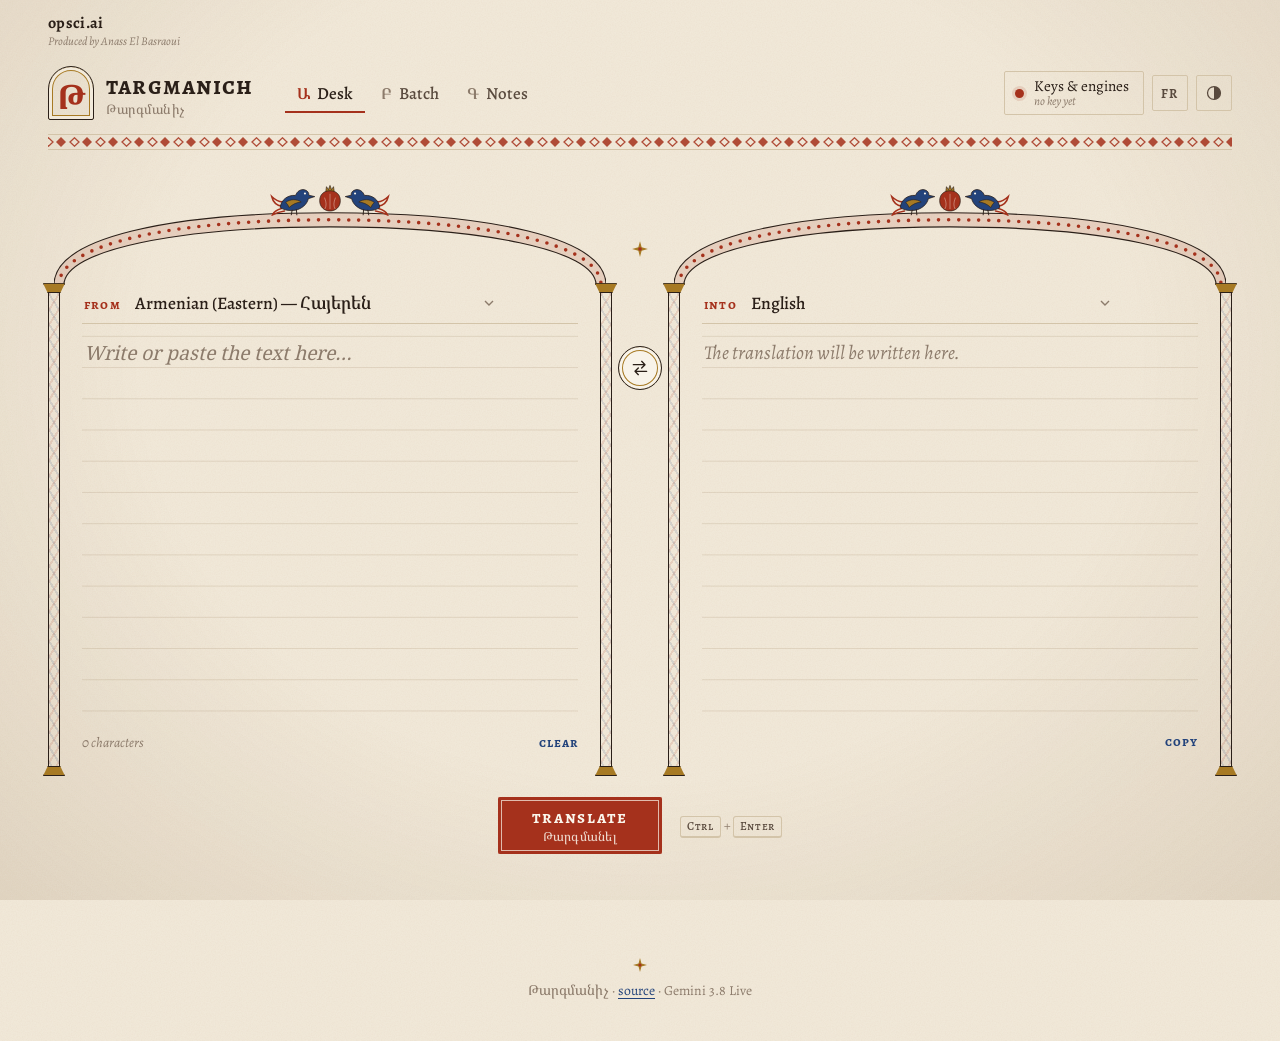
==== commit 8fb9bf2f: "Add opsci.ai link and producer credit at the top of the page Co-Authored-By: Claude Opus 5.5 <norepl" ====
--- a/index.html
+++ b/index.html
@@ -41,6 +41,11 @@
     </symbol>
   </defs>
 </svg>
+
+<div class="imprint">
+  <a href="https://www.opsci.ai/fr/" target="_blank" rel="noopener">opsci.ai</a>
+  <small data-i18n="credit">Produced by Anass El Basraoui</small>
+</div>
 
 <header class="mast">
   <a class="mark" href="./" aria-label="Targmanich">
--- a/css/targmanich.css
+++ b/css/targmanich.css
@@ -143,6 +143,18 @@
 
 /* ---------- masthead ---------- */
 
+.imprint {
+  display: flex;
+  flex-direction: column;
+  max-width: 1320px;
+  margin: 0 auto;
+  padding: 12px var(--gutter) 0;
+  line-height: 1.2;
+}
+.imprint a { align-self: flex-start; font: 700 1rem var(--font-text); letter-spacing: 0.02em; color: var(--ink); text-decoration: none; }
+.imprint a:hover { color: var(--vermilion); }
+.imprint small { font-size: 0.74rem; font-style: italic; color: var(--ink-3); }
+
 .mast {
   display: flex;
   align-items: center;
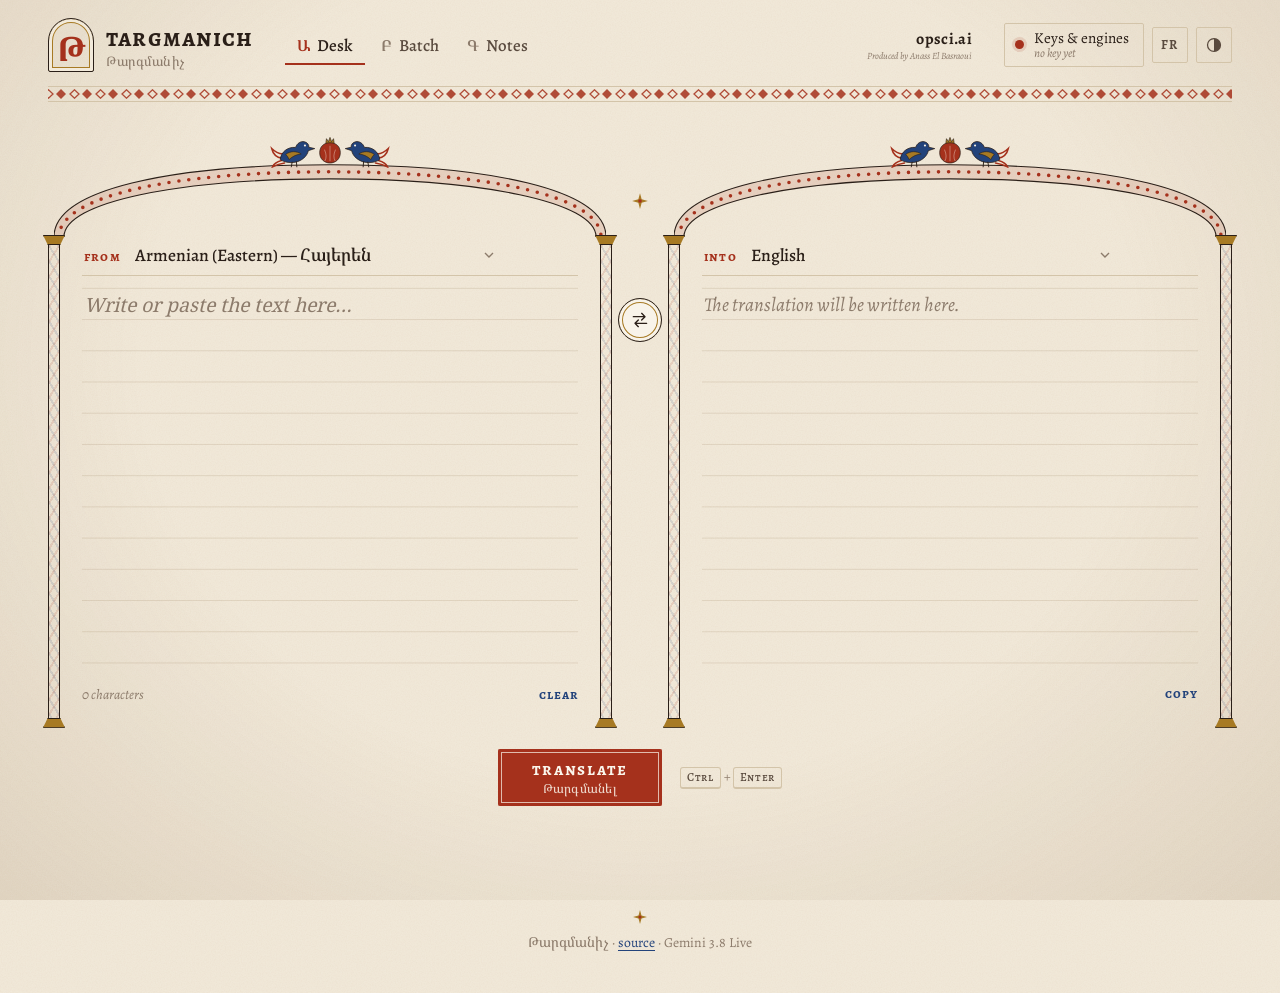
==== commit 09a1057a: "Move opsci.ai credit into the header line Co-Authored-By: Claude Opus 5.5 <noreply@anthropic.com>" ====
--- a/index.html
+++ b/index.html
@@ -42,11 +42,6 @@
   </defs>
 </svg>
 
-<div class="imprint">
-  <a href="https://www.opsci.ai/fr/" target="_blank" rel="noopener">opsci.ai</a>
-  <small data-i18n="credit">Produced by Anass El Basraoui</small>
-</div>
-
 <header class="mast">
   <a class="mark" href="./" aria-label="Targmanich">
     <span class="mark-letter" lang="hy" aria-hidden="true">Թ</span>
@@ -60,6 +55,10 @@
     <button role="tab" id="tab-batch" aria-controls="batch" aria-selected="false" data-tab="batch"><span class="num" lang="hy">Բ</span><span data-i18n="tab.batch">Batch</span></button>
     <button role="tab" id="tab-notes" aria-controls="notes" aria-selected="false" data-tab="notes"><span class="num" lang="hy">Գ</span><span data-i18n="tab.notes">Notes</span></button>
   </nav>
+  <div class="imprint">
+    <a href="https://www.opsci.ai/fr/" target="_blank" rel="noopener">opsci.ai</a>
+    <small data-i18n="credit">Produced by Anass El Basraoui</small>
+  </div>
   <div class="mast-tools">
     <button id="keysBtn" class="keychip" type="button">
       <span class="keychip-dot" aria-hidden="true"></span>
--- a/css/targmanich.css
+++ b/css/targmanich.css
@@ -146,14 +146,12 @@
 .imprint {
   display: flex;
   flex-direction: column;
-  max-width: 1320px;
-  margin: 0 auto;
-  padding: 12px var(--gutter) 0;
-  line-height: 1.2;
-}
-.imprint a { align-self: flex-start; font: 700 1rem var(--font-text); letter-spacing: 0.02em; color: var(--ink); text-decoration: none; }
+  align-items: flex-end;
+  line-height: 1.15;
+}
+.imprint a { font: 700 1rem var(--font-text); letter-spacing: 0.02em; color: var(--ink); text-decoration: none; }
 .imprint a:hover { color: var(--vermilion); }
-.imprint small { font-size: 0.74rem; font-style: italic; color: var(--ink-3); }
+.imprint small { font-size: 0.6rem; font-style: italic; color: var(--ink-3); }
 
 .mast {
   display: flex;
@@ -744,7 +742,8 @@
   .mast { gap: 12px; }
   .tabs { order: 3; width: 100%; margin: 0; border-top: 1px solid var(--rule); padding-top: 4px; }
   .tabs button { flex: 1; justify-content: center; padding: 8px 4px 6px; }
-  .mast-tools { margin-left: auto; }
+  .imprint { order: 1; margin-left: auto; }
+  .mast-tools { order: 2; margin-left: auto; }
   .keychip-text > span { display: none; }
   .keychip { padding: 6px 10px; }
   .bay-body { padding: 4px 24px 12px; }
